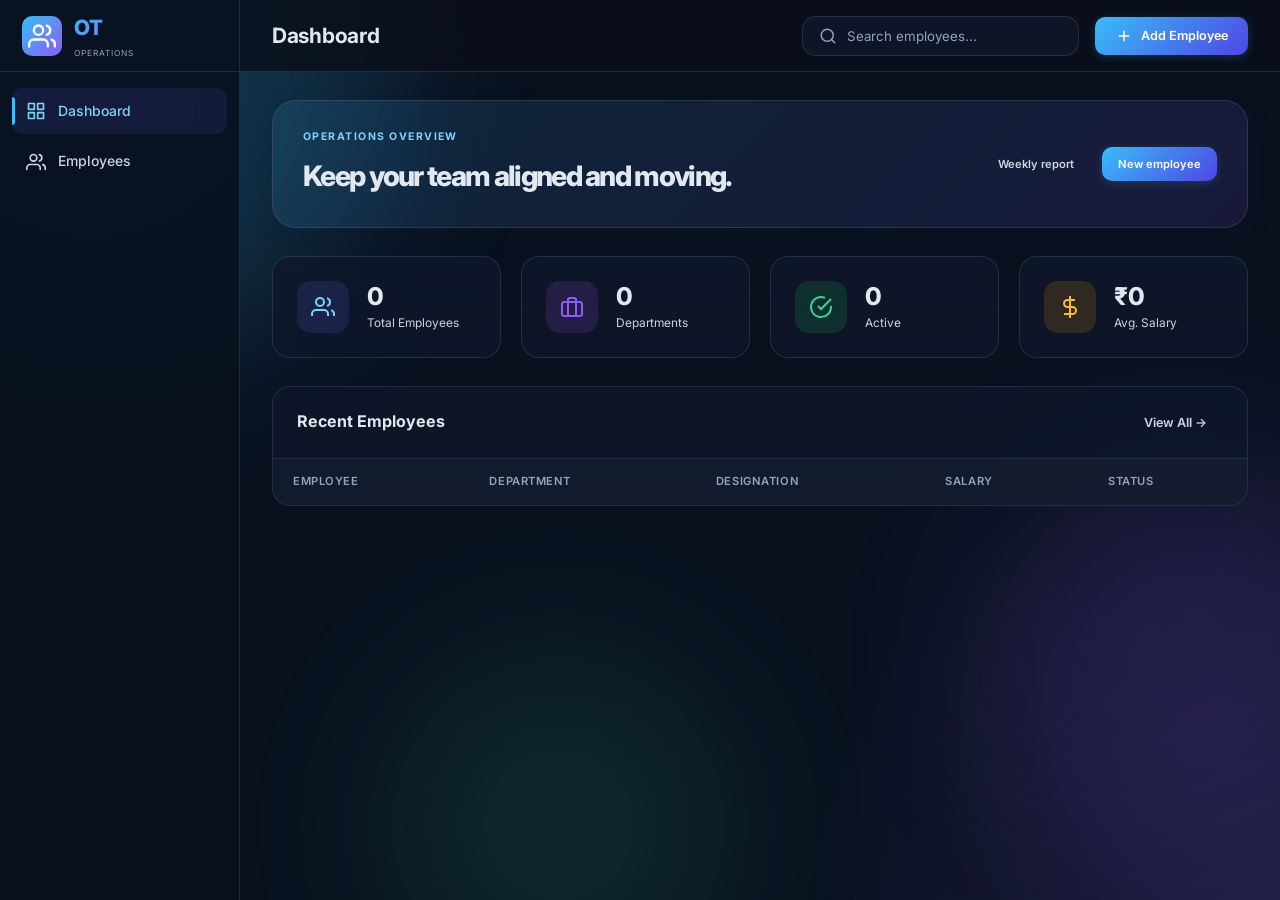
==== src/main/resources/static/index.html @ d75a241e "changes in design" ====
<!DOCTYPE html>
<html lang="en">
<head>
    <meta charset="UTF-8">
    <meta name="viewport" content="width=device-width, initial-scale=1.0">
    <title>Employee Management System</title>
    <meta name="description" content="A modern Employee Management System for managing employee records with full CRUD operations.">
    <link rel="preconnect" href="https://fonts.googleapis.com">
    <link rel="preconnect" href="https://fonts.gstatic.com" crossorigin>
    <link href="https://fonts.googleapis.com/css2?family=Inter:wght@300;400;500;600;700;800&display=swap" rel="stylesheet">
    <link rel="stylesheet" href="style.css">
</head>
<body>
    <!-- Animated background blobs -->
    <div class="bg-blobs">
        <div class="blob blob-1"></div>
        <div class="blob blob-2"></div>
        <div class="blob blob-3"></div>
    </div>

    <!-- Sidebar -->
    <aside class="sidebar" id="sidebar">
        <div class="sidebar-brand">
            <div class="brand-icon">
                <svg width="28" height="28" viewBox="0 0 24 24" fill="none" stroke="currentColor" stroke-width="2" stroke-linecap="round" stroke-linejoin="round">
                    <path d="M17 21v-2a4 4 0 0 0-4-4H5a4 4 0 0 0-4 4v2"/>
                    <circle cx="9" cy="7" r="4"/>
                    <path d="M23 21v-2a4 4 0 0 0-3-3.87"/>
                    <path d="M16 3.13a4 4 0 0 1 0 7.75"/>
                </svg>
            </div>
            <div class="brand-copy">
                <span class="brand-text">OT</span>
                <small>Operations</small>
            </div>
        </div>
        <nav class="sidebar-nav">
            <a href="#" class="nav-item active" data-view="dashboard" id="nav-dashboard">
                <svg width="20" height="20" viewBox="0 0 24 24" fill="none" stroke="currentColor" stroke-width="2" stroke-linecap="round" stroke-linejoin="round">
                    <rect x="3" y="3" width="7" height="7"/><rect x="14" y="3" width="7" height="7"/>
                    <rect x="14" y="14" width="7" height="7"/><rect x="3" y="14" width="7" height="7"/>
                </svg>
                <span>Dashboard</span>
            </a>
            <a href="#" class="nav-item" data-view="employees" id="nav-employees">
                <svg width="20" height="20" viewBox="0 0 24 24" fill="none" stroke="currentColor" stroke-width="2" stroke-linecap="round" stroke-linejoin="round">
                    <path d="M17 21v-2a4 4 0 0 0-4-4H5a4 4 0 0 0-4 4v2"/>
                    <circle cx="9" cy="7" r="4"/>
                    <path d="M23 21v-2a4 4 0 0 0-3-3.87"/>
                    <path d="M16 3.13a4 4 0 0 1 0 7.75"/>
                </svg>
                <span>Employees</span>
            </a>
        </nav>
    </aside>

    <!-- Main Content -->
    <main class="main-content">
        <!-- Header -->
        <header class="top-header">
            <div class="header-left">
                <button class="menu-toggle" id="menuToggle">
                    <svg width="24" height="24" viewBox="0 0 24 24" fill="none" stroke="currentColor" stroke-width="2"><line x1="3" y1="12" x2="21" y2="12"/><line x1="3" y1="6" x2="21" y2="6"/><line x1="3" y1="18" x2="21" y2="18"/></svg>
                </button>
                <h1 class="page-title" id="pageTitle">Dashboard</h1>
            </div>
            <div class="header-right">
                <div class="search-box" id="globalSearch">
                    <svg width="18" height="18" viewBox="0 0 24 24" fill="none" stroke="currentColor" stroke-width="2" stroke-linecap="round" stroke-linejoin="round">
                        <circle cx="11" cy="11" r="8"/><line x1="21" y1="21" x2="16.65" y2="16.65"/>
                    </svg>
                    <input type="text" placeholder="Search employees..." id="searchInput">
                </div>
                <button class="btn btn-primary" id="addEmployeeBtn">
                    <svg width="18" height="18" viewBox="0 0 24 24" fill="none" stroke="currentColor" stroke-width="2"><line x1="12" y1="5" x2="12" y2="19"/><line x1="5" y1="12" x2="19" y2="12"/></svg>
                    <span>Add Employee</span>
                </button>
            </div>
        </header>

        <!-- Dashboard View -->
        <section class="view active" id="dashboardView">
            <div class="overview-hero">
                <div>
                    <p class="eyebrow">Operations Overview</p>
                    <h2>Keep your team aligned and moving.</h2>
                </div>
                <div class="hero-actions">
                    <button class="btn btn-ghost compact" type="button">Weekly report</button>
                    <button class="btn btn-primary compact" type="button">New employee</button>
                </div>
            </div>

            <div class="stats-grid">
                <div class="stat-card" id="statTotal">
                    <div class="stat-icon icon-blue">
                        <svg width="24" height="24" viewBox="0 0 24 24" fill="none" stroke="currentColor" stroke-width="2"><path d="M17 21v-2a4 4 0 0 0-4-4H5a4 4 0 0 0-4 4v2"/><circle cx="9" cy="7" r="4"/><path d="M23 21v-2a4 4 0 0 0-3-3.87"/><path d="M16 3.13a4 4 0 0 1 0 7.75"/></svg>
                    </div>
                    <div class="stat-info">
                        <span class="stat-value" id="totalCount">0</span>
                        <span class="stat-label">Total Employees</span>
                    </div>
                </div>
                <div class="stat-card" id="statDepts">
                    <div class="stat-icon icon-purple">
                        <svg width="24" height="24" viewBox="0 0 24 24" fill="none" stroke="currentColor" stroke-width="2"><rect x="2" y="7" width="20" height="14" rx="2" ry="2"/><path d="M16 21V5a2 2 0 0 0-2-2h-4a2 2 0 0 0-2 2v16"/></svg>
                    </div>
                    <div class="stat-info">
                        <span class="stat-value" id="deptCount">0</span>
                        <span class="stat-label">Departments</span>
                    </div>
                </div>
                <div class="stat-card" id="statActive">
                    <div class="stat-icon icon-green">
                        <svg width="24" height="24" viewBox="0 0 24 24" fill="none" stroke="currentColor" stroke-width="2"><path d="M22 11.08V12a10 10 0 1 1-5.93-9.14"/><polyline points="22 4 12 14.01 9 11.01"/></svg>
                    </div>
                    <div class="stat-info">
                        <span class="stat-value" id="activeCount">0</span>
                        <span class="stat-label">Active</span>
                    </div>
                </div>
                <div class="stat-card" id="statAvgSalary">
                    <div class="stat-icon icon-amber">
                        <svg width="24" height="24" viewBox="0 0 24 24" fill="none" stroke="currentColor" stroke-width="2"><line x1="12" y1="1" x2="12" y2="23"/><path d="M17 5H9.5a3.5 3.5 0 0 0 0 7h5a3.5 3.5 0 0 1 0 7H6"/></svg>
                    </div>
                    <div class="stat-info">
                        <span class="stat-value" id="avgSalary">₹0</span>
                        <span class="stat-label">Avg. Salary</span>
                    </div>
                </div>
            </div>

            <!-- Recent Employees -->
            <div class="card">
                <div class="card-header">
                    <h2>Recent Employees</h2>
                    <button class="btn btn-ghost" id="viewAllBtn">View All →</button>
                </div>
                <div class="table-wrapper">
                    <table class="data-table" id="recentTable">
                        <thead>
                            <tr>
                                <th>Employee</th>
                                <th>Department</th>
                                <th>Designation</th>
                                <th>Salary</th>
                                <th>Status</th>
                            </tr>
                        </thead>
                        <tbody id="recentTableBody">
                        </tbody>
                    </table>
                    <div class="empty-state" id="dashboardEmpty" style="display:none;">
                        <svg width="64" height="64" viewBox="0 0 24 24" fill="none" stroke="currentColor" stroke-width="1" stroke-linecap="round" stroke-linejoin="round"><path d="M17 21v-2a4 4 0 0 0-4-4H5a4 4 0 0 0-4 4v2"/><circle cx="9" cy="7" r="4"/><path d="M23 21v-2a4 4 0 0 0-3-3.87"/><path d="M16 3.13a4 4 0 0 1 0 7.75"/></svg>
                        <h3>No employees yet</h3>
                        <p>Click "Add Employee" to get started</p>
                    </div>
                </div>
            </div>
        </section>

        <!-- Employees View -->
        <section class="view" id="employeesView">
            <div class="card">
                <div class="card-header">
                    <h2>All Employees</h2>
                    <div class="filter-group">
                        <select class="filter-select" id="deptFilter">
                            <option value="">All Departments</option>
                        </select>
                    </div>
                </div>
                <div class="table-wrapper">
                    <table class="data-table" id="employeesTable">
                        <thead>
                            <tr>
                                <th>ID</th>
                                <th>Employee</th>
                                <th>Email</th>
                                <th>Department</th>
                                <th>Designation</th>
                                <th>Salary</th>
                                <th>Status</th>
                                <th>Actions</th>
                            </tr>
                        </thead>
                        <tbody id="employeesTableBody">
                        </tbody>
                    </table>
                    <div class="empty-state" id="employeesEmpty" style="display:none;">
                        <svg width="64" height="64" viewBox="0 0 24 24" fill="none" stroke="currentColor" stroke-width="1" stroke-linecap="round" stroke-linejoin="round"><circle cx="11" cy="11" r="8"/><line x1="21" y1="21" x2="16.65" y2="16.65"/></svg>
                        <h3>No employees found</h3>
                        <p>Try adjusting your search or filters</p>
                    </div>
                </div>
            </div>
        </section>
    </main>

    <!-- Modal Overlay -->
    <div class="modal-overlay" id="modalOverlay">
        <div class="modal" id="employeeModal">
            <div class="modal-header">
                <h2 id="modalTitle">Add Employee</h2>
                <button class="modal-close" id="modalClose">
                    <svg width="24" height="24" viewBox="0 0 24 24" fill="none" stroke="currentColor" stroke-width="2"><line x1="18" y1="6" x2="6" y2="18"/><line x1="6" y1="6" x2="18" y2="18"/></svg>
                </button>
            </div>
            <form id="employeeForm" novalidate>
                <input type="hidden" id="formEmployeeId">
                <div class="form-grid">
                    <div class="form-group">
                        <label for="formFirstName">First Name *</label>
                        <input type="text" id="formFirstName" placeholder="e.g. Rahul" required>
                        <span class="form-error" id="errorFirstName"></span>
                    </div>
                    <div class="form-group">
                        <label for="formLastName">Last Name *</label>
                        <input type="text" id="formLastName" placeholder="e.g. Sharma" required>
                        <span class="form-error" id="errorLastName"></span>
                    </div>
                    <div class="form-group full-width">
                        <label for="formEmail">Email *</label>
                        <input type="email" id="formEmail" placeholder="e.g. rahul@company.com" required>
                        <span class="form-error" id="errorEmail"></span>
                    </div>
                    <div class="form-group">
                        <label for="formDepartment">Department *</label>
                        <input type="text" id="formDepartment" placeholder="e.g. Engineering" required>
                        <span class="form-error" id="errorDepartment"></span>
                    </div>
                    <div class="form-group">
                        <label for="formDesignation">Designation *</label>
                        <input type="text" id="formDesignation" placeholder="e.g. Software Engineer" required>
                        <span class="form-error" id="errorDesignation"></span>
                    </div>
                    <div class="form-group">
                        <label for="formSalary">Salary *</label>
                        <input type="number" id="formSalary" placeholder="e.g. 85000" required min="0">
                        <span class="form-error" id="errorSalary"></span>
                    </div>
                    <div class="form-group">
                        <label for="formPhone">Phone</label>
                        <input type="text" id="formPhone" placeholder="e.g. 9876543210" maxlength="10">
                        <span class="form-error" id="errorPhone"></span>
                    </div>
                    <div class="form-group">
                        <label for="formDob">Date of Birth</label>
                        <input type="date" id="formDob">
                    </div>
                    <div class="form-group">
                        <label for="formDoj">Date of Joining</label>
                        <input type="date" id="formDoj">
                    </div>
                </div>
                <div class="modal-actions">
                    <button type="button" class="btn btn-ghost" id="modalCancelBtn">Cancel</button>
                    <button type="submit" class="btn btn-primary" id="formSubmitBtn">
                        <span id="submitBtnText">Create Employee</span>
                        <div class="spinner" id="submitSpinner" style="display:none;"></div>
                    </button>
                </div>
            </form>
        </div>
    </div>

    <!-- Delete Confirm Modal -->
    <div class="modal-overlay" id="deleteOverlay">
        <div class="modal modal-sm">
            <div class="modal-header">
                <h2>Delete Employee</h2>
                <button class="modal-close" id="deleteModalClose">
                    <svg width="24" height="24" viewBox="0 0 24 24" fill="none" stroke="currentColor" stroke-width="2"><line x1="18" y1="6" x2="6" y2="18"/><line x1="6" y1="6" x2="18" y2="18"/></svg>
                </button>
            </div>
            <p class="delete-msg">Are you sure you want to delete <strong id="deleteEmployeeName"></strong>? This action cannot be undone.</p>
            <div class="modal-actions">
                <button class="btn btn-ghost" id="deleteCancelBtn">Cancel</button>
                <button class="btn btn-danger" id="deleteConfirmBtn">Delete</button>
            </div>
        </div>
    </div>

    <!-- Toast Container -->
    <div class="toast-container" id="toastContainer"></div>

    <script src="app.js"></script>
</body>
</html>
---- src/main/resources/static/style.css ----
/* ===== CSS Variables & Reset ===== */
:root {
    --bg-primary: #09111f;
    --bg-secondary: #0f172a;
    --bg-card: rgba(15, 23, 42, 0.74);
    --bg-card-hover: rgba(17, 24, 39, 0.9);
    --bg-sidebar: rgba(9, 17, 31, 0.96);
    --bg-input: rgba(15, 23, 42, 0.9);
    --border-color: rgba(148, 163, 184, 0.18);
    --border-focus: #7dd3fc;
    --text-primary: #e2e8f0;
    --text-secondary: #cbd5e1;
    --text-muted: #94a3b8;
    --accent-blue: #38bdf8;
    --accent-blue-hover: #7dd3fc;
    --accent-blue-glow: rgba(56, 189, 248, 0.2);
    --accent-purple: #8b5cf6;
    --accent-green: #34d399;
    --accent-amber: #fbbf24;
    --accent-red: #f87171;
    --accent-red-hover: #fca5a5;
    --radius-sm: 10px;
    --radius-md: 14px;
    --radius-lg: 18px;
    --radius-xl: 24px;
    --shadow-sm: 0 8px 24px rgba(15, 23, 42, 0.22);
    --shadow-md: 0 14px 28px rgba(15, 23, 42, 0.26);
    --shadow-lg: 0 20px 50px rgba(15, 23, 42, 0.45);
    --transition-fast: 0.15s ease;
    --transition-normal: 0.25s ease;
    --transition-smooth: 0.35s cubic-bezier(0.4, 0, 0.2, 1);
    --sidebar-width: 240px;
    --sidebar-collapsed: 72px;
    --header-height: 72px;
    --font-family: 'Inter', -apple-system, BlinkMacSystemFont, sans-serif;
}

*, *::before, *::after {
    margin: 0;
    padding: 0;
    box-sizing: border-box;
}

html {
    font-size: 14px;
    scroll-behavior: smooth;
}

body {
    font-family: var(--font-family);
    background:
        radial-gradient(circle at top left, rgba(56, 189, 248, 0.18), transparent 30%),
        radial-gradient(circle at bottom right, rgba(139, 92, 246, 0.18), transparent 30%),
        var(--bg-primary);
    color: var(--text-primary);
    min-height: 100vh;
    overflow-x: hidden;
    line-height: 1.6;
}

body.modal-open {
    overflow: hidden;
}

/* ===== Animated Background ===== */
.bg-blobs {
    position: fixed;
    inset: 0;
    z-index: 0;
    overflow: hidden;
    pointer-events: none;
}

.blob {
    position: absolute;
    border-radius: 50%;
    filter: blur(80px);
    opacity: 0.12;
    animation: blobFloat 20s ease-in-out infinite;
}

.blob-1 {
    width: 500px; height: 500px;
    background: var(--accent-blue);
    top: -150px; left: -100px;
    animation-delay: 0s;
}

.blob-2 {
    width: 400px; height: 400px;
    background: var(--accent-purple);
    top: 50%; right: -100px;
    animation-delay: -7s;
    animation-duration: 25s;
}

.blob-3 {
    width: 350px; height: 350px;
    background: var(--accent-green);
    bottom: -100px; left: 30%;
    animation-delay: -14s;
    animation-duration: 22s;
}

@keyframes blobFloat {
    0%, 100% { transform: translate(0, 0) scale(1); }
    25% { transform: translate(60px, -40px) scale(1.1); }
    50% { transform: translate(-30px, 60px) scale(0.95); }
    75% { transform: translate(40px, 30px) scale(1.05); }
}

/* ===== Sidebar ===== */
.sidebar {
    position: fixed;
    top: 0;
    left: 0;
    width: var(--sidebar-width);
    height: 100vh;
    background: var(--bg-sidebar);
    border-right: 1px solid var(--border-color);
    backdrop-filter: blur(20px);
    z-index: 100;
    display: flex;
    flex-direction: column;
    transition: width var(--transition-smooth), transform var(--transition-smooth);
}

.sidebar-brand {
    display: flex;
    align-items: center;
    gap: 12px;
    padding: 20px 22px;
    height: var(--header-height);
    border-bottom: 1px solid var(--border-color);
}

.brand-icon {
    width: 40px;
    height: 40px;
    display: flex;
    align-items: center;
    justify-content: center;
    background: linear-gradient(135deg, var(--accent-blue), var(--accent-purple));
    border-radius: var(--radius-sm);
    color: white;
    flex-shrink: 0;
}

.brand-copy {
    display: flex;
    flex-direction: column;
    gap: 2px;
}

.brand-copy small {
    color: var(--text-muted);
    letter-spacing: 0.12em;
    text-transform: uppercase;
    font-size: 0.6rem;
}

.brand-text {
    font-size: 1.5rem;
    font-weight: 800;
    letter-spacing: -0.5px;
    background: linear-gradient(135deg, var(--accent-blue), var(--accent-purple));
    -webkit-background-clip: text;
    -webkit-text-fill-color: transparent;
    background-clip: text;
}

.sidebar-nav {
    padding: 16px 12px;
    display: flex;
    flex-direction: column;
    gap: 4px;
}

.nav-item {
    display: flex;
    align-items: center;
    gap: 12px;
    padding: 12px 14px;
    border-radius: var(--radius-sm);
    color: var(--text-secondary);
    text-decoration: none;
    font-weight: 500;
    transition: all var(--transition-fast);
    position: relative;
    overflow: hidden;
}

.nav-item:hover {
    color: var(--text-primary);
    background: rgba(99, 102, 241, 0.08);
}

.nav-item.active {
    color: var(--accent-blue-hover);
    background: rgba(99, 102, 241, 0.12);
}

.nav-item.active::before {
    content: '';
    position: absolute;
    left: 0;
    top: 50%;
    transform: translateY(-50%);
    width: 3px;
    height: 60%;
    background: var(--accent-blue);
    border-radius: 0 4px 4px 0;
}

/* ===== Main Content ===== */
.main-content {
    margin-left: var(--sidebar-width);
    min-height: 100vh;
    position: relative;
    z-index: 1;
    transition: margin-left var(--transition-smooth);
}

/* ===== Header ===== */
.top-header {
    position: sticky;
    top: 0;
    z-index: 50;
    display: flex;
    align-items: center;
    justify-content: space-between;
    padding: 0 32px;
    height: var(--header-height);
    background: rgba(10, 14, 26, 0.8);
    backdrop-filter: blur(20px);
    border-bottom: 1px solid var(--border-color);
}

.header-left {
    display: flex;
    align-items: center;
    gap: 16px;
}

.menu-toggle {
    display: none;
    background: none;
    border: none;
    color: var(--text-secondary);
    cursor: pointer;
    padding: 6px;
    border-radius: var(--radius-sm);
    transition: color var(--transition-fast);
}

.menu-toggle:hover { color: var(--text-primary); }

.page-title {
    font-size: 1.5rem;
    font-weight: 700;
    letter-spacing: -0.3px;
}

.header-right {
    display: flex;
    align-items: center;
    gap: 16px;
}

.search-box {
    display: flex;
    align-items: center;
    gap: 10px;
    padding: 10px 16px;
    background: var(--bg-input);
    border: 1px solid var(--border-color);
    border-radius: var(--radius-md);
    transition: border-color var(--transition-fast), box-shadow var(--transition-fast);
    min-width: 260px;
}

.search-box:focus-within {
    border-color: var(--border-focus);
    box-shadow: 0 0 0 4px var(--accent-blue-glow);
}

.search-box:focus-within {
    border-color: var(--border-focus);
    box-shadow: 0 0 0 3px var(--accent-blue-glow);
}

.search-box svg { color: var(--text-muted); flex-shrink: 0; }

.search-box input {
    background: none;
    border: none;
    outline: none;
    color: var(--text-primary);
    font-family: var(--font-family);
    font-size: 0.95rem;
    width: 100%;
}

.search-box input::placeholder { color: var(--text-muted); }

/* ===== Buttons ===== */
.btn {
    display: inline-flex;
    align-items: center;
    gap: 8px;
    padding: 10px 20px;
    border: none;
    border-radius: var(--radius-sm);
    font-family: var(--font-family);
    font-size: 0.9rem;
    font-weight: 600;
    cursor: pointer;
    transition: all var(--transition-fast);
    white-space: nowrap;
}

.btn-primary {
    background: linear-gradient(135deg, var(--accent-blue), #4f46e5);
    color: white;
    box-shadow: 0 2px 10px var(--accent-blue-glow);
}

.btn-primary:hover {
    background: linear-gradient(135deg, var(--accent-blue-hover), var(--accent-blue));
    box-shadow: 0 4px 20px var(--accent-blue-glow);
    transform: translateY(-1px);
}

.btn-ghost {
    background: transparent;
    color: var(--text-secondary);
    padding: 8px 16px;
}

.btn-ghost:hover {
    color: var(--text-primary);
    background: rgba(255, 255, 255, 0.05);
}

.btn-danger {
    background: var(--accent-red);
    color: white;
}

.btn-danger:hover {
    background: var(--accent-red-hover);
    transform: translateY(-1px);
}

.btn-icon {
    width: 36px;
    height: 36px;
    padding: 0;
    display: inline-flex;
    align-items: center;
    justify-content: center;
    border-radius: var(--radius-sm);
    background: transparent;
    border: none;
    color: var(--text-secondary);
    cursor: pointer;
    transition: all var(--transition-fast);
}

.btn-icon:hover { background: rgba(255, 255, 255, 0.08); color: var(--text-primary); }
.btn-icon.edit:hover { color: var(--accent-blue-hover); }
.btn-icon.delete:hover { color: var(--accent-red); }

/* ===== Views ===== */
.view { display: none; padding: 28px 32px; }
.view.active { display: block; animation: fadeIn 0.3s ease; }

.overview-hero {
    display: flex;
    align-items: center;
    justify-content: space-between;
    gap: 20px;
    padding: 28px 30px;
    margin-bottom: 28px;
    border: 1px solid var(--border-color);
    border-radius: var(--radius-xl);
    background: linear-gradient(135deg, rgba(56, 189, 248, 0.12), rgba(139, 92, 246, 0.12));
    box-shadow: var(--shadow-sm);
}

.eyebrow {
    margin-bottom: 8px;
    color: var(--accent-blue-hover);
    font-size: 0.75rem;
    text-transform: uppercase;
    letter-spacing: 0.14em;
    font-weight: 700;
}

.overview-hero h2 {
    font-size: clamp(1.5rem, 2.2vw, 2.2rem);
    font-weight: 800;
    letter-spacing: -0.06em;
}

.hero-actions {
    display: flex;
    align-items: center;
    gap: 12px;
    flex-wrap: wrap;
}

.btn.compact {
    padding: 10px 16px;
    font-size: 0.8rem;
}

@keyframes fadeIn {
    from { opacity: 0; transform: translateY(8px); }
    to { opacity: 1; transform: translateY(0); }
}

/* ===== Stats Grid ===== */
.stats-grid {
    display: grid;
    grid-template-columns: repeat(4, 1fr);
    gap: 20px;
    margin-bottom: 28px;
}

.stat-card {
    background: linear-gradient(180deg, rgba(15, 23, 42, 0.82), rgba(15, 23, 42, 0.68));
    border: 1px solid var(--border-color);
    border-radius: var(--radius-lg);
    padding: 24px;
    display: flex;
    align-items: center;
    gap: 18px;
    backdrop-filter: blur(12px);
    transition: all var(--transition-normal);
}

.stat-card:hover {
    border-color: rgba(125, 211, 252, 0.4);
    transform: translateY(-4px);
    box-shadow: var(--shadow-md);
}

.stat-icon {
    width: 52px;
    height: 52px;
    border-radius: var(--radius-md);
    display: flex;
    align-items: center;
    justify-content: center;
    flex-shrink: 0;
}

.icon-blue { background: rgba(99, 102, 241, 0.15); color: var(--accent-blue-hover); }
.icon-purple { background: rgba(168, 85, 247, 0.15); color: var(--accent-purple); }
.icon-green { background: rgba(34, 197, 94, 0.15); color: var(--accent-green); }
.icon-amber { background: rgba(245, 158, 11, 0.15); color: var(--accent-amber); }

.stat-info { display: flex; flex-direction: column; }
.stat-value { font-size: 1.75rem; font-weight: 800; letter-spacing: -0.5px; line-height: 1.2; }
.stat-label { font-size: 0.85rem; color: var(--text-secondary); margin-top: 2px; }

/* ===== Cards ===== */
.card {
    background: var(--bg-card);
    border: 1px solid var(--border-color);
    border-radius: var(--radius-lg);
    backdrop-filter: blur(12px);
    overflow: hidden;
}

.card-header {
    display: flex;
    align-items: center;
    justify-content: space-between;
    padding: 20px 24px;
    border-bottom: 1px solid var(--border-color);
}

.card-header h2 {
    font-size: 1.15rem;
    font-weight: 700;
}

/* ===== Filter ===== */
.filter-group { display: flex; gap: 10px; }

.filter-select {
    padding: 8px 14px;
    background: var(--bg-input);
    border: 1px solid var(--border-color);
    border-radius: var(--radius-sm);
    color: var(--text-primary);
    font-family: var(--font-family);
    font-size: 0.9rem;
    cursor: pointer;
    outline: none;
    transition: border-color var(--transition-fast);
}

.filter-select:focus { border-color: var(--border-focus); }
.filter-select option { background: var(--bg-secondary); }

/* ===== Table ===== */
.table-wrapper { overflow-x: auto; }

.data-table {
    width: 100%;
    border-collapse: collapse;
}

.data-table th {
    text-align: left;
    padding: 14px 20px;
    font-size: 0.8rem;
    font-weight: 600;
    text-transform: uppercase;
    letter-spacing: 0.05em;
    color: var(--text-muted);
    background: rgba(31, 41, 55, 0.3);
    white-space: nowrap;
}

.data-table td {
    padding: 16px 20px;
    border-top: 1px solid var(--border-color);
    white-space: nowrap;
}

.data-table tbody tr {
    transition: background var(--transition-fast);
}

.data-table tbody tr {
    transition: background var(--transition-fast), transform var(--transition-fast);
}

.data-table tbody tr:hover {
    background: rgba(99, 102, 241, 0.08);
    transform: translateY(-1px);
}

/* Employee cell with avatar */
.employee-cell {
    display: flex;
    align-items: center;
    gap: 12px;
}

.avatar {
    width: 38px;
    height: 38px;
    border-radius: 50%;
    display: flex;
    align-items: center;
    justify-content: center;
    font-weight: 700;
    font-size: 0.85rem;
    color: white;
    flex-shrink: 0;
    text-transform: uppercase;
}

.employee-name { font-weight: 600; }
.employee-email { font-size: 0.85rem; color: var(--text-muted); }

.status-badge {
    display: inline-flex;
    align-items: center;
    gap: 6px;
    padding: 4px 12px;
    border-radius: 20px;
    font-size: 0.8rem;
    font-weight: 600;
}

.status-active {
    background: rgba(34, 197, 94, 0.12);
    color: var(--accent-green);
}

.status-inactive {
    background: rgba(239, 68, 68, 0.12);
    color: var(--accent-red);
}

.status-dot {
    width: 6px;
    height: 6px;
    border-radius: 50%;
    background: currentColor;
}

.actions-cell {
    display: flex;
    gap: 4px;
}

/* ===== Empty State ===== */
.empty-state {
    display: flex;
    flex-direction: column;
    align-items: center;
    justify-content: center;
    padding: 60px 20px;
    color: var(--text-muted);
    text-align: center;
}

.empty-state svg { margin-bottom: 16px; opacity: 0.4; }
.empty-state h3 { font-size: 1.1rem; color: var(--text-secondary); margin-bottom: 6px; }
.empty-state p { font-size: 0.9rem; }

/* ===== Modal ===== */
.modal-overlay {
    position: fixed;
    inset: 0;
    background: rgba(0, 0, 0, 0.6);
    backdrop-filter: blur(4px);
    z-index: 200;
    display: flex;
    align-items: center;
    justify-content: center;
    opacity: 0;
    visibility: hidden;
    transition: all var(--transition-normal);
}

.modal-overlay.show {
    opacity: 1;
    visibility: visible;
}

.modal {
    background: var(--bg-secondary);
    border: 1px solid var(--border-color);
    border-radius: var(--radius-xl);
    width: 90%;
    max-width: 600px;
    max-height: 90vh;
    overflow-y: auto;
    transform: scale(0.95) translateY(10px);
    transition: transform var(--transition-smooth);
    box-shadow: var(--shadow-lg);
}

.modal-overlay.show .modal {
    transform: scale(1) translateY(0);
}

.modal-sm { max-width: 420px; }

.modal-header {
    display: flex;
    align-items: center;
    justify-content: space-between;
    padding: 24px 28px 16px;
}

.modal-header h2 { font-size: 1.3rem; font-weight: 700; }

.modal-close {
    background: none;
    border: none;
    color: var(--text-muted);
    cursor: pointer;
    padding: 4px;
    border-radius: var(--radius-sm);
    transition: all var(--transition-fast);
}

.modal-close:hover { color: var(--text-primary); background: rgba(255, 255, 255, 0.08); }

.delete-msg {
    padding: 0 28px 20px;
    color: var(--text-secondary);
    line-height: 1.6;
}

.delete-msg strong { color: var(--text-primary); }

/* ===== Form ===== */
.form-grid {
    display: grid;
    grid-template-columns: 1fr 1fr;
    gap: 18px;
    padding: 8px 28px 20px;
}

.form-group { display: flex; flex-direction: column; gap: 6px; }
.form-group.full-width { grid-column: span 2; }

.form-group label {
    font-size: 0.85rem;
    font-weight: 600;
    color: var(--text-secondary);
}

.form-group input,
.form-group select {
    padding: 11px 14px;
    background: var(--bg-input);
    border: 1px solid var(--border-color);
    border-radius: var(--radius-sm);
    color: var(--text-primary);
    font-family: var(--font-family);
    font-size: 0.95rem;
    outline: none;
    transition: border-color var(--transition-fast), box-shadow var(--transition-fast);
}

.form-group input:focus {
    border-color: var(--border-focus);
    box-shadow: 0 0 0 3px var(--accent-blue-glow);
}

.form-group input.error {
    border-color: var(--accent-red);
    box-shadow: 0 0 0 3px rgba(239, 68, 68, 0.15);
}

.form-error {
    font-size: 0.8rem;
    color: var(--accent-red);
    min-height: 16px;
}

.modal-actions {
    display: flex;
    justify-content: flex-end;
    gap: 10px;
    padding: 16px 28px 24px;
    border-top: 1px solid var(--border-color);
}

/* ===== Spinner ===== */
.spinner {
    width: 18px;
    height: 18px;
    border: 2px solid rgba(255, 255, 255, 0.3);
    border-top-color: white;
    border-radius: 50%;
    animation: spin 0.6s linear infinite;
}

@keyframes spin { to { transform: rotate(360deg); } }

/* ===== Toast Notifications ===== */
.toast-container {
    position: fixed;
    top: 24px;
    right: 24px;
    z-index: 300;
    display: flex;
    flex-direction: column;
    gap: 10px;
}

.toast {
    display: flex;
    align-items: center;
    gap: 12px;
    padding: 14px 20px;
    background: var(--bg-secondary);
    border: 1px solid var(--border-color);
    border-radius: var(--radius-md);
    color: var(--text-primary);
    font-size: 0.9rem;
    font-weight: 500;
    box-shadow: var(--shadow-lg);
    transform: translateX(120%);
    animation: toastIn 0.35s ease forwards;
    max-width: 380px;
}

.toast.removing {
    animation: toastOut 0.3s ease forwards;
}

.toast-success { border-left: 3px solid var(--accent-green); }
.toast-error { border-left: 3px solid var(--accent-red); }
.toast-info { border-left: 3px solid var(--accent-blue); }

@keyframes toastIn {
    from { transform: translateX(120%); opacity: 0; }
    to { transform: translateX(0); opacity: 1; }
}

@keyframes toastOut {
    from { transform: translateX(0); opacity: 1; }
    to { transform: translateX(120%); opacity: 0; }
}

/* ===== Salary format ===== */
.salary { font-weight: 600; font-variant-numeric: tabular-nums; }

/* ===== Responsive ===== */
@media (max-width: 1024px) {
    .stats-grid { grid-template-columns: repeat(2, 1fr); }
}

@media (max-width: 768px) {
    .sidebar {
        transform: translateX(-100%);
        z-index: 150;
    }

    .sidebar.open { transform: translateX(0); }

    .main-content { margin-left: 0; }

    .menu-toggle { display: flex; }

    .top-header { padding: 0 16px; }

    .search-box { min-width: 180px; }

    .view { padding: 20px 16px; }

    .overview-hero {
        flex-direction: column;
        align-items: flex-start;
        padding: 20px 18px;
    }

    .stats-grid { grid-template-columns: 1fr 1fr; gap: 12px; }

    .stat-card { padding: 16px; }

    .form-grid { grid-template-columns: 1fr; }
    .form-group.full-width { grid-column: span 1; }

    .header-right .btn span { display: none; }
    .header-right .btn { padding: 10px 12px; }
}

@media (max-width: 480px) {
    .stats-grid { grid-template-columns: 1fr; }
    .search-box { min-width: 140px; }
}

/* ===== Scrollbar ===== */
::-webkit-scrollbar { width: 6px; }
::-webkit-scrollbar-track { background: transparent; }
::-webkit-scrollbar-thumb { background: var(--border-color); border-radius: 3px; }
::-webkit-scrollbar-thumb:hover { background: var(--text-muted); }
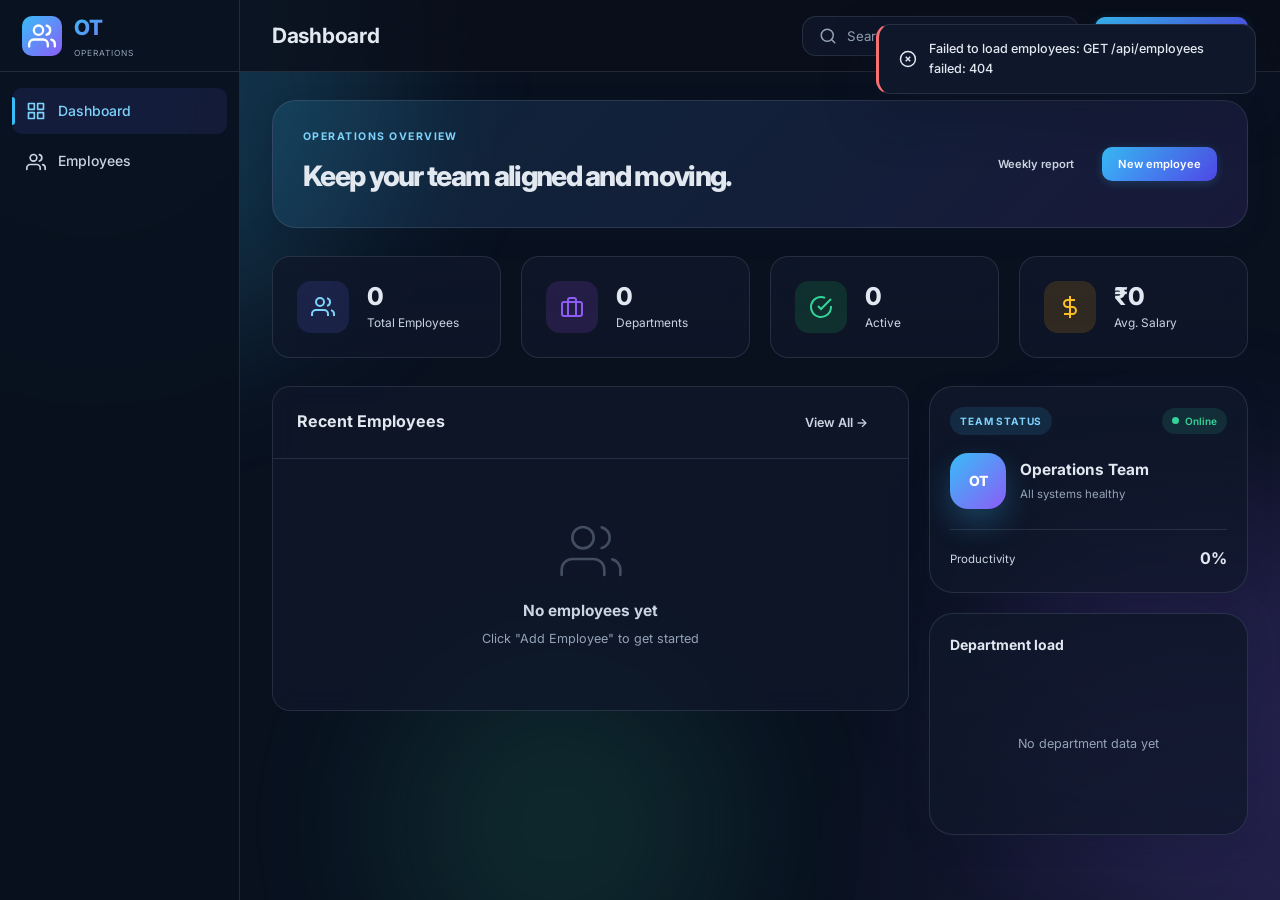
==== commit 76790932: "added more panel" ====
--- a/src/main/resources/static/index.html
+++ b/src/main/resources/static/index.html
@@ -130,32 +130,61 @@
                 </div>
             </div>
 
-            <!-- Recent Employees -->
-            <div class="card">
-                <div class="card-header">
-                    <h2>Recent Employees</h2>
-                    <button class="btn btn-ghost" id="viewAllBtn">View All →</button>
-                </div>
-                <div class="table-wrapper">
-                    <table class="data-table" id="recentTable">
-                        <thead>
-                            <tr>
-                                <th>Employee</th>
-                                <th>Department</th>
-                                <th>Designation</th>
-                                <th>Salary</th>
-                                <th>Status</th>
-                            </tr>
-                        </thead>
-                        <tbody id="recentTableBody">
-                        </tbody>
-                    </table>
-                    <div class="empty-state" id="dashboardEmpty" style="display:none;">
-                        <svg width="64" height="64" viewBox="0 0 24 24" fill="none" stroke="currentColor" stroke-width="1" stroke-linecap="round" stroke-linejoin="round"><path d="M17 21v-2a4 4 0 0 0-4-4H5a4 4 0 0 0-4 4v2"/><circle cx="9" cy="7" r="4"/><path d="M23 21v-2a4 4 0 0 0-3-3.87"/><path d="M16 3.13a4 4 0 0 1 0 7.75"/></svg>
-                        <h3>No employees yet</h3>
-                        <p>Click "Add Employee" to get started</p>
-                    </div>
-                </div>
+            <div class="dashboard-grid">
+                <div class="content-column">
+                    <!-- Recent Employees -->
+                    <div class="card">
+                        <div class="card-header">
+                            <h2>Recent Employees</h2>
+                            <button class="btn btn-ghost" id="viewAllBtn">View All →</button>
+                        </div>
+                        <div class="table-wrapper">
+                            <table class="data-table" id="recentTable">
+                                <thead>
+                                    <tr>
+                                        <th>Employee</th>
+                                        <th>Department</th>
+                                        <th>Designation</th>
+                                        <th>Salary</th>
+                                        <th>Status</th>
+                                    </tr>
+                                </thead>
+                                <tbody id="recentTableBody">
+                                </tbody>
+                            </table>
+                            <div class="empty-state" id="dashboardEmpty" style="display:none;">
+                                <svg width="64" height="64" viewBox="0 0 24 24" fill="none" stroke="currentColor" stroke-width="1" stroke-linecap="round" stroke-linejoin="round"><path d="M17 21v-2a4 4 0 0 0-4-4H5a4 4 0 0 0-4 4v2"/><circle cx="9" cy="7" r="4"/><path d="M23 21v-2a4 4 0 0 0-3-3.87"/><path d="M16 3.13a4 4 0 0 1 0 7.75"/></svg>
+                                <h3>No employees yet</h3>
+                                <p>Click "Add Employee" to get started</p>
+                            </div>
+                        </div>
+                    </div>
+                </div>
+
+                <aside class="summary-panel">
+                    <div class="panel-card profile-card">
+                        <div class="panel-header">
+                            <span class="chip">Team status</span>
+                            <span class="status-pill online">Online</span>
+                        </div>
+                        <div class="profile-wrap">
+                            <div class="profile-avatar">OT</div>
+                            <div>
+                                <h3>Operations Team</h3>
+                                <p id="summaryTeamText">All systems healthy</p>
+                            </div>
+                        </div>
+                        <div class="mini-metric">
+                            <span>Productivity</span>
+                            <strong id="summaryProductivity">92%</strong>
+                        </div>
+                    </div>
+
+                    <div class="panel-card">
+                        <div class="panel-header"><h4>Department load</h4></div>
+                        <div class="department-list" id="departmentList"></div>
+                    </div>
+                </aside>
             </div>
         </section>
 
--- a/src/main/resources/static/style.css
+++ b/src/main/resources/static/style.css
@@ -474,6 +474,152 @@
     overflow: hidden;
 }
 
+.dashboard-grid {
+    display: grid;
+    grid-template-columns: minmax(0, 1.8fr) minmax(280px, 0.9fr);
+    gap: 20px;
+    align-items: start;
+}
+
+.content-column {
+    min-width: 0;
+}
+
+.summary-panel {
+    display: flex;
+    flex-direction: column;
+    gap: 20px;
+}
+
+.panel-card {
+    background: linear-gradient(180deg, rgba(15, 23, 42, 0.88), rgba(15, 23, 42, 0.72));
+    border: 1px solid var(--border-color);
+    border-radius: var(--radius-xl);
+    padding: 20px;
+    box-shadow: var(--shadow-sm);
+}
+
+.panel-header {
+    display: flex;
+    align-items: center;
+    justify-content: space-between;
+    margin-bottom: 18px;
+}
+
+.chip {
+    display: inline-flex;
+    align-items: center;
+    padding: 6px 10px;
+    border-radius: 999px;
+    font-size: 0.72rem;
+    font-weight: 700;
+    letter-spacing: 0.08em;
+    text-transform: uppercase;
+    background: rgba(56, 189, 248, 0.12);
+    color: var(--accent-blue-hover);
+}
+
+.status-pill {
+    display: inline-flex;
+    align-items: center;
+    gap: 6px;
+    padding: 5px 10px;
+    background: rgba(52, 211, 153, 0.12);
+    color: var(--accent-green);
+    border-radius: 999px;
+    font-size: 0.72rem;
+    font-weight: 600;
+}
+
+.status-pill::before {
+    content: "";
+    width: 7px;
+    height: 7px;
+    border-radius: 50%;
+    background: currentColor;
+}
+
+.profile-wrap {
+    display: flex;
+    align-items: center;
+    gap: 14px;
+    margin-bottom: 20px;
+}
+
+.profile-avatar {
+    width: 56px;
+    height: 56px;
+    border-radius: 18px;
+    display: flex;
+    align-items: center;
+    justify-content: center;
+    background: linear-gradient(135deg, var(--accent-blue), var(--accent-purple));
+    color: white;
+    font-weight: 800;
+    letter-spacing: -0.06em;
+    box-shadow: 0 14px 30px rgba(56, 189, 248, 0.25);
+}
+
+.profile-wrap h3 {
+    font-size: 1.1rem;
+    margin-bottom: 2px;
+}
+
+.profile-wrap p {
+    color: var(--text-muted);
+    font-size: 0.82rem;
+}
+
+.mini-metric {
+    display: flex;
+    align-items: center;
+    justify-content: space-between;
+    padding-top: 16px;
+    border-top: 1px solid var(--border-color);
+    color: var(--text-secondary);
+    font-size: 0.82rem;
+}
+
+.mini-metric strong {
+    color: var(--text-primary);
+    font-size: 1.15rem;
+}
+
+.department-list {
+    display: flex;
+    flex-direction: column;
+    gap: 14px;
+}
+
+.department-item {
+    display: flex;
+    flex-direction: column;
+    gap: 8px;
+}
+
+.department-meta {
+    display: flex;
+    align-items: center;
+    justify-content: space-between;
+    gap: 12px;
+    color: var(--text-secondary);
+    font-size: 0.82rem;
+}
+
+.bar-track {
+    width: 100%;
+    height: 10px;
+    border-radius: 999px;
+    background: rgba(148, 163, 184, 0.12);
+    overflow: hidden;
+}
+
+.bar-fill {
+    height: 100%;
+    border-radius: 999px;
+    background: linear-gradient(90deg, var(--accent-blue), var(--accent-purple));
+}
+
 .card-header {
     display: flex;
     align-items: center;
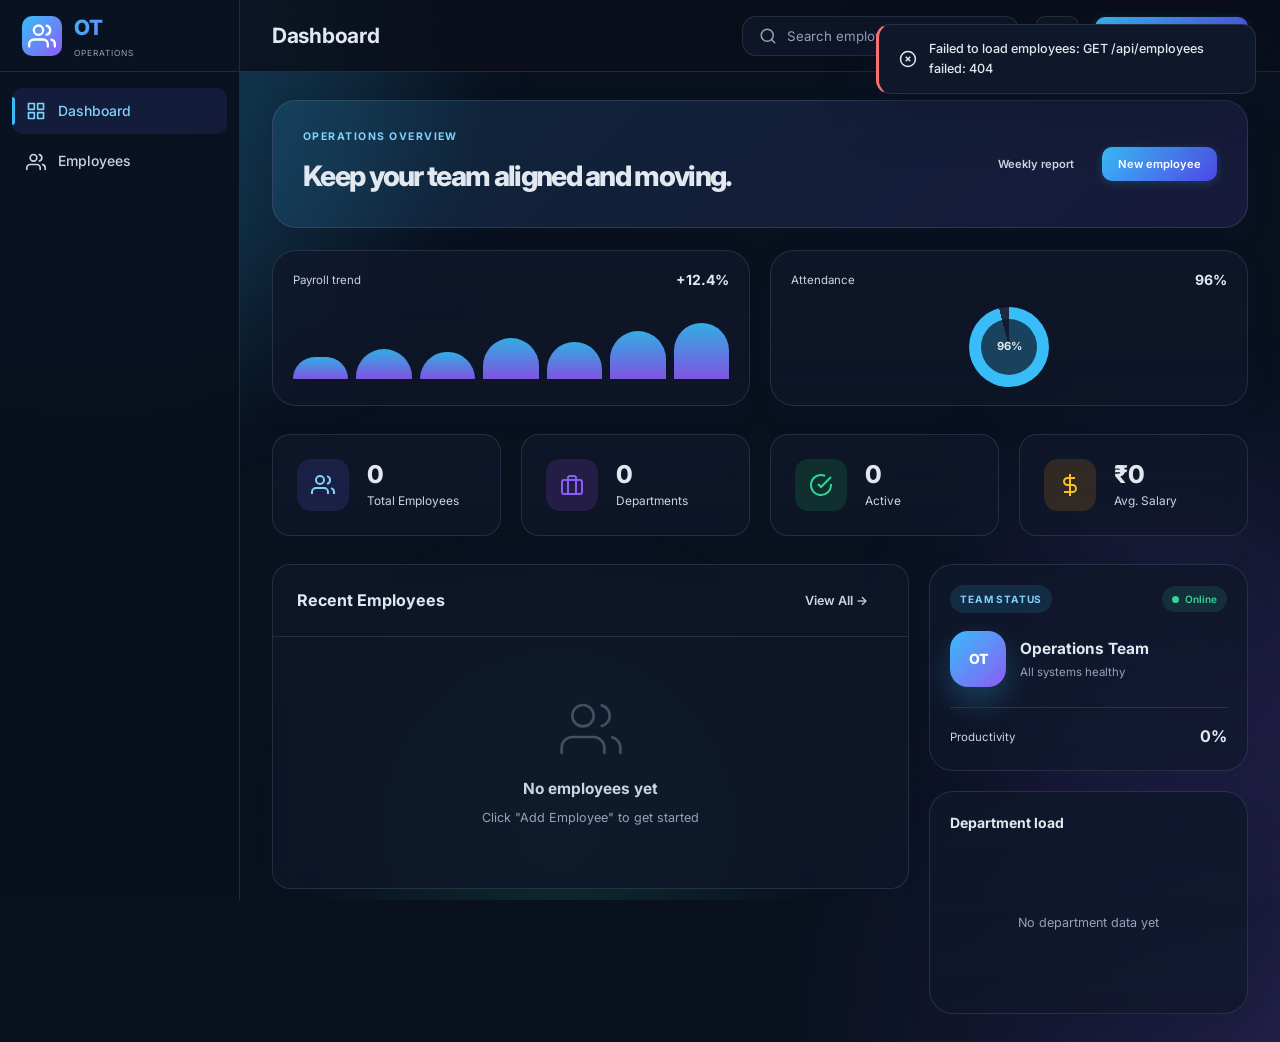
==== commit f1755889: "changes in styling" ====
--- a/src/main/resources/static/index.html
+++ b/src/main/resources/static/index.html
@@ -71,6 +71,9 @@
                     </svg>
                     <input type="text" placeholder="Search employees..." id="searchInput">
                 </div>
+                <button class="btn btn-ghost icon-only" id="themeToggle" type="button" aria-label="Toggle theme">
+                    <svg width="18" height="18" viewBox="0 0 24 24" fill="none" stroke="currentColor" stroke-width="2" stroke-linecap="round" stroke-linejoin="round"><circle cx="12" cy="12" r="5"/><path d="M12 1v2M12 21v2M4.22 4.22l1.42 1.42M18.36 18.36l1.42 1.42M1 12h2M21 12h2M4.22 19.78l1.42-1.42M18.36 5.64l1.42-1.42"/></svg>
+                </button>
                 <button class="btn btn-primary" id="addEmployeeBtn">
                     <svg width="18" height="18" viewBox="0 0 24 24" fill="none" stroke="currentColor" stroke-width="2"><line x1="12" y1="5" x2="12" y2="19"/><line x1="5" y1="12" x2="19" y2="12"/></svg>
                     <span>Add Employee</span>
@@ -88,6 +91,35 @@
                 <div class="hero-actions">
                     <button class="btn btn-ghost compact" type="button">Weekly report</button>
                     <button class="btn btn-primary compact" type="button">New employee</button>
+                </div>
+            </div>
+
+            <div class="analytics-grid">
+                <div class="mini-panel">
+                    <div class="mini-panel-header">
+                        <span>Payroll trend</span>
+                        <strong id="trendPercent">+12.4%</strong>
+                    </div>
+                    <div class="sparkline" aria-label="Payroll trend visualization">
+                        <span style="height: 34%"></span>
+                        <span style="height: 48%"></span>
+                        <span style="height: 42%"></span>
+                        <span style="height: 65%"></span>
+                        <span style="height: 58%"></span>
+                        <span style="height: 76%"></span>
+                        <span style="height: 88%"></span>
+                    </div>
+                </div>
+                <div class="mini-panel">
+                    <div class="mini-panel-header">
+                        <span>Attendance</span>
+                        <strong id="attendanceRate">96%</strong>
+                    </div>
+                    <div class="donut-wrap">
+                        <div class="donut-chart">
+                            <span>96%</span>
+                        </div>
+                    </div>
                 </div>
             </div>
 
--- a/src/main/resources/static/style.css
+++ b/src/main/resources/static/style.css
@@ -35,6 +35,24 @@
     --font-family: 'Inter', -apple-system, BlinkMacSystemFont, sans-serif;
 }
 
+body.light-theme {
+    --bg-primary: #f3f7fb;
+    --bg-secondary: #ffffff;
+    --bg-card: rgba(255, 255, 255, 0.82);
+    --bg-card-hover: rgba(248, 250, 252, 0.96);
+    --bg-sidebar: rgba(255, 255, 255, 0.96);
+    --bg-input: rgba(241, 245, 249, 0.9);
+    --border-color: rgba(148, 163, 184, 0.28);
+    --border-focus: #38bdf8;
+    --text-primary: #0f172a;
+    --text-secondary: #334155;
+    --text-muted: #64748b;
+    --accent-blue-glow: rgba(56, 189, 248, 0.15);
+    --shadow-sm: 0 10px 30px rgba(15, 23, 42, 0.08);
+    --shadow-md: 0 16px 32px rgba(15, 23, 42, 0.1);
+    --shadow-lg: 0 24px 54px rgba(15, 23, 42, 0.12);
+}
+
 *, *::before, *::after {
     margin: 0;
     padding: 0;
@@ -342,6 +360,12 @@
     background: rgba(255, 255, 255, 0.05);
 }
 
+.btn-ghost.icon-only {
+    padding: 10px 12px;
+    border: 1px solid var(--border-color);
+    background: rgba(148, 163, 184, 0.05);
+}
+
 .btn-danger {
     background: var(--accent-red);
     color: white;
@@ -381,11 +405,91 @@
     justify-content: space-between;
     gap: 20px;
     padding: 28px 30px;
-    margin-bottom: 28px;
+    margin-bottom: 22px;
     border: 1px solid var(--border-color);
     border-radius: var(--radius-xl);
     background: linear-gradient(135deg, rgba(56, 189, 248, 0.12), rgba(139, 92, 246, 0.12));
     box-shadow: var(--shadow-sm);
+}
+
+.analytics-grid {
+    display: grid;
+    grid-template-columns: repeat(2, minmax(0, 1fr));
+    gap: 20px;
+    margin-bottom: 28px;
+}
+
+.mini-panel {
+    background: linear-gradient(180deg, rgba(15, 23, 42, 0.82), rgba(15, 23, 42, 0.68));
+    border: 1px solid var(--border-color);
+    border-radius: var(--radius-xl);
+    padding: 18px 20px;
+    box-shadow: var(--shadow-sm);
+}
+
+.mini-panel-header {
+    display: flex;
+    align-items: center;
+    justify-content: space-between;
+    gap: 12px;
+    font-size: 0.82rem;
+    color: var(--text-secondary);
+    margin-bottom: 16px;
+}
+
+.mini-panel-header strong {
+    color: var(--text-primary);
+    font-size: 1rem;
+}
+
+.sparkline {
+    display: flex;
+    align-items: flex-end;
+    gap: 8px;
+    height: 72px;
+    padding-top: 8px;
+}
+
+.sparkline span {
+    flex: 1;
+    min-height: 12px;
+    border-radius: 999px 999px 0 0;
+    background: linear-gradient(180deg, var(--accent-blue), var(--accent-purple));
+    opacity: 0.9;
+}
+
+.donut-wrap {
+    display: flex;
+    align-items: center;
+    justify-content: center;
+    min-height: 72px;
+}
+
+.donut-chart {
+    width: 80px;
+    height: 80px;
+    border-radius: 50%;
+    background: conic-gradient(var(--accent-blue) 0 96%, rgba(148, 163, 184, 0.15) 96% 100%);
+    display: flex;
+    align-items: center;
+    justify-content: center;
+    position: relative;
+}
+
+.donut-chart::before {
+    content: "";
+    position: absolute;
+    inset: 12px;
+    background: var(--bg-card);
+    border-radius: 50%;
+}
+
+.donut-chart span {
+    position: relative;
+    z-index: 1;
+    font-size: 0.8rem;
+    font-weight: 700;
+    color: var(--text-primary);
 }
 
 .eyebrow {
@@ -974,6 +1078,10 @@
         padding: 20px 18px;
     }
 
+    .analytics-grid {
+        grid-template-columns: 1fr;
+    }
+
     .stats-grid { grid-template-columns: 1fr 1fr; gap: 12px; }
 
     .stat-card { padding: 16px; }
